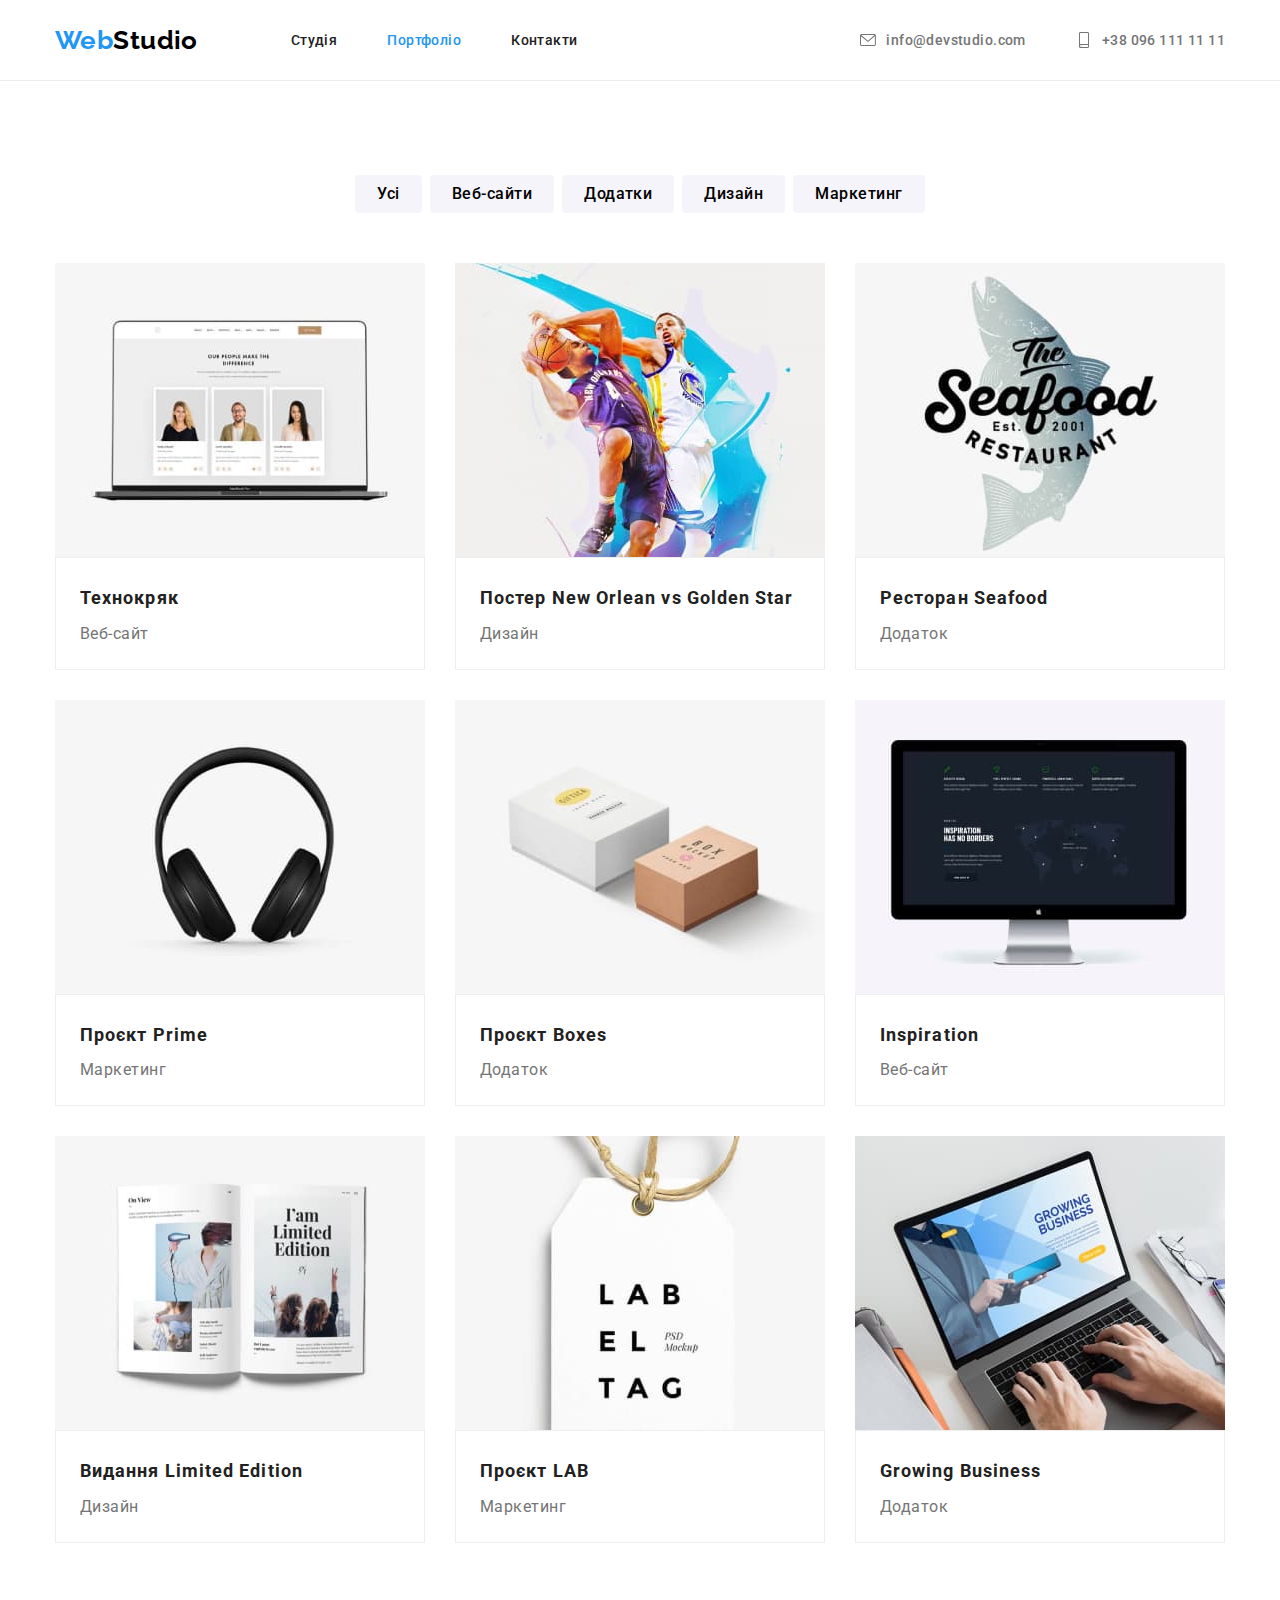
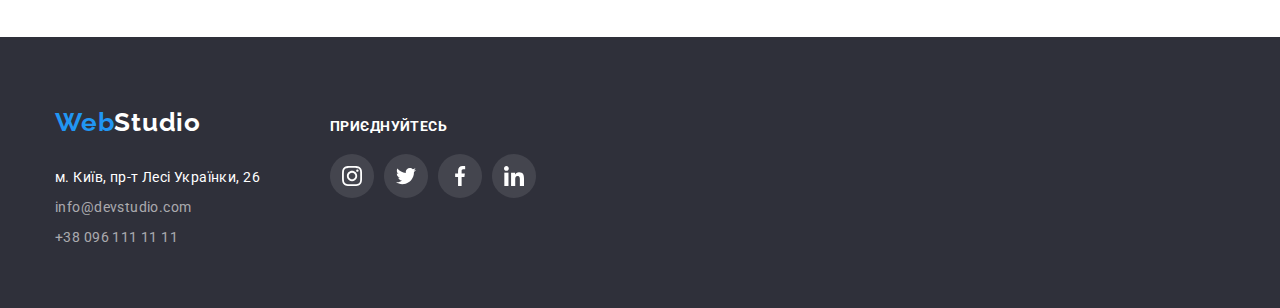
==== portfolio.html @ aa780d18 "cr8ed new repo" ====
<!DOCTYPE html>
<html lang="uk">
<head>
    <meta charset="UTF-8">
    <meta http-equiv="X-UA-Compatible" content="IE=edge">
    <meta name="viewport" content="width=device-width, initial-scale=1.0">
    <link href="https://fonts.googleapis.com/css2?family=Raleway:wght@700&family=Roboto:wght@400;500;700;900&display=swap" rel="stylesheet">
    <title>portfolio.html</title>
    <link rel="stylesheet" href="https://cdnjs.cloudflare.com/ajax/libs/modern-normalize/1.0.0/modern-normalize.min.css">
    <link rel="stylesheet" href="./css/styles.css">
</head>
<body>
    <!-- Header section -->
        <header>
            <div class="container nav-main">
                <nav class="nav-main">
                    <a href="./index.html" target="_self" class="header-logo-link"><span class="blue">Web</span>Studio</a>
                    <ul class="lists nav-main">
                        <li class="header-list"><a href="./index.html" target="_self" class="header-link">Студія</a>
                        </li>
                        <li class="header-list"><a href="./portfolio.html" target="_self" class="header-link current">Портфоліо</a></li>
                        <li class="header-list"><a href="/" class="header-link">Контакти</a></li>
                    </ul>
                </nav>
                <ul class="lists nav-main contacts">
                    <li class="header-list">
                        <a href="mailto:info@devstudio.com" class="header-contact-link mail">
                            <svg class="icon-envelope" width="20" height="20">
                                <use href="./image/icons.svg#icon-envelope"></use>
                            </svg>
                            info@devstudio.com
                        </a>
                    </li>
                    <li class="header-list">
                        <a href="tel:+380961111111" class="header-contact-link tel">
                            <svg class="icon-phone" width="20" height="20">
                                <use href="./image/icons.svg#icon-smartphone"></use>
                            </svg>
                            +38 096 111 11 11
                        </a>
                    </li>
                </ul>
            </div>
        </header>
        <main>
            <section class="section">
                <div class="container">
                    <h1 class="visually-hidden">All products</h1>
                        <ul class="main-lists">
                            <li class="product-item"><button type="button" class="folio-button">Усі</button></li>
                            <li class="product-item"><button type="button" class="folio-button">Веб-сайти</button></li>
                            <li class="product-item"><button type="button" class="folio-button">Додатки</button></li>
                            <li class="product-item"><button type="button" class="folio-button">Дизайн</button></li>
                            <li class="product-item"><button type="button" class="folio-button">Маркетинг</button></li>
                        </ul>
                        <h2 class="visually-hidden">All Products</h2> <!-- Логічний заголовок -->
                        <ul class="product-lists">
                            <li class="product-list">
                                <a href="./" class="product-link">
                                    <img src="./image/technocrack.jpg" alt="technocrack" width="370">
                                    <div class="details">
                                        <h3 class="product-name">Технокряк</h3>
                                        <p class="product-type">Веб-сайт</p>
                                    </div>
                                </a>
                            </li>
                            <li class="product-list">
                                <a href="./" class="product-link">
                                    <img src="./image/neworlean.jpg" alt="neworlean" width="370">
                                    <div class="details">
                                        <h3 class="product-name">Постер New Orlean vs Golden Star</h3>
                                        <p class="product-type">Дизайн</p>
                                    </div>
                                </a>
                            </li>
                            <li class="product-list">
                                <a href="./" class="product-link">
                                    <img src="./image/seafood.jpg" alt="seafood" width="370">
                                    <div class="details">
                                        <h3 class="product-name">Ресторан Seafood</h3>
                                        <p class="product-type">Додаток</p>
                                    </div>
                    
                                </a>
                            </li>
                            <li class="product-list">
                                <a href="./" class="product-link">
                                    <img src="./image/primeproject.jpg" alt="prime-project" width="370">
                                    <div class="details">
                                        <h3 class="product-name">Проєкт Prime</h3>
                                        <p class="product-type">Маркетинг</p>
                                    </div>
                    
                                </a>
                            </li>
                            <li class="product-list">
                                <a href="./" class="product-link">
                                    <img src="./image/boxes.jpg" alt="boxes" width="370">
                                    <div class="details">
                                        <h3 class="product-name">Проєкт Boxes</h3>
                                        <p class="product-type">Додаток</p>
                                    </div>
                                </a>
                            </li>
                            <li class="product-list">
                                <a href="./" class="product-link">
                                    <img src="./image/inspiration.jpg" alt="inspiration" width="370">
                                    <div class="details">
                                        <h3 class="product-name">Inspiration</h3>
                                        <p class="product-type">Веб-сайт</p>
                                    </div>
                                </a>
                            </li>
                            <li class="product-list">
                                <a href="./" class="product-link">
                                    <img src="./image/limitededition.jpg" alt="limited-edition" width="370">
                                    <div class="details">
                                        <h3 class="product-name">Видання Limited Edition</h3>
                                        <p class="product-type">Дизайн</p>
                                    </div>
                                </a>
                            </li>
                            <li class="product-list">
                                <a href="./" class="product-link">
                                    <img src="./image/labproject.jpg" alt="lab-project" width="370">
                                    <div class="details">
                                        <h3 class="product-name">Проєкт LAB</h3>
                                        <p class="product-type">Маркетинг</p>
                                    </div>
                                </a>
                            </li>
                            <li class="product-list">
                                <a href="./" class="product-link">
                                    <img src="./image/business.jpg" alt="Growing Business" width="370">
                                    <div class="details">
                                        <h3 class="product-name">Growing Business</h3>
                                        <p class="product-type">Додаток</p>
                                    </div>
                                </a>
                            </li>
                        </ul>
                </div>
            </section>
        </main>
        <!-- Footer Section -->
        <footer class="footer">
            <div class="footer-all flexbox container">
                <div class="footer-block">
                    <a href="./index.html" target="_self" class="footer-logo-link"><span class="blue">Web</span>Studio</a>
                    <address>
                        <p class="company-address">м. Київ, пр-т Лесі Українки, 26</p>
                        <ul class="footer-lists">
                            <li class="footer-contact-list"><a href="mailto:info@devstudio.com"
                                    class="footer-contact-link">info@devstudio.com</a></li>
                            <li class="footer-contact-list"><a href="tel:+380961111111" class="footer-contact-link">+38 096 111
                                    11 11</a>
                            </li>
                        </ul>
                    </address>
                </div>
                <div class="join">
                    <p class="join-us">приєднуйтесь</p>
                    <ul class="join-us-list icons-social">
                        <li class="social-item">
                            <a href="#" class="social-link">
                                <svg class="join-us-logo" width="20" height="20">
                                    <use href="./image/icons.svg#icon-instagram"></use>
                                </svg>
                            </a>
                        </li>
                        <li class="social-item">
                            <a href="" class="social-link">
                                <svg class="join-us-logo" width="20" height="20">
                                    <use href="./image/icons.svg#icon-twitter"></use>
                                </svg>
                            </a>
                        </li>
                        <li class="social-item">
                            <a href="" class="social-link">
                                <svg class="join-us-logo" width="20" height="20">
                                    <use href="./image/icons.svg#icon-facebook"></use>
                                </svg>
                            </a>
                        </li>
                        <li class="social-item">
                            <a href="" class="social-link">
                                <svg class="join-us-logo" width="20" height="20">
                                    <use href="./image/icons.svg#icon-linkedin"></use>
                                </svg>
                            </a>
                        </li>
                    </ul>
                </div>
            </div>
        </footer>
</body>
</html>
---- css/styles.css ----
/* * {
    margin:0;
    padding: 0;
} */

:root{
    --color-white: #fff;
    --color-blue: #2196F3;
    --color-2121: #212121;
    --color-7575: #757575;
    --color-f5f5: #F5F5F5;
    --color-f5f4: #F5F4FA;
    --color-darkfooter: #2F303A;
    --color-black: #000;
    --color-button-active: #188CE8;
}

.visually-hidden {
    position: absolute;
    white-space: nowrap;
    width: 1px;
    height: 1px;
    overflow: hidden;
    border: 0;
    padding: 0;
    clip: rect(0 0 0 0);
    clip-path: inset(50%);
    margin: -1px;
}   

h1,h2,h3,h4,h5,h6, p, ul{
    margin:0;
    padding: 0;
}

body{
    /* font-family: 'Raleway', sans-serif; */
    font-family: 'Roboto', sans-serif;
    font-size: 14px;
    letter-spacing: 0.03em;
    background-color: var(--color-white);
    color: var(--color-2121);
}

/* start header styles */

header{
    border-bottom: 1px solid #ECECEC;
}

.flexbox {
    display: flex;
}

.centered{
    text-align: center;
}

.container{
    width: 1200px;
    padding-left: 15px;
    padding-right: 15px;
    margin-left: auto;
    margin-right: auto;
}

.logo{
    vertical-align: middle;
}

.nav-main {
    display: flex;
    align-items: center;
}

.header-logo-link{
    padding: 13px 0;
    text-decoration: none;
    color: var(--color-black);
    font-family: 'Raleway';
    font-style: normal;
    font-weight: 700;
    font-size: 26px;
    line-height: 1.9375;
    margin-right: 93px;;
}

.blue{
    color: var(--color-blue);
}

.lists {
    list-style: none;
    padding: 0;
}

.lists.nav-main{
    display: flex;
    margin-top: 0;
    margin-bottom: 0;
}

.header-lists{
    font-weight: 500;
}

.header-list:not(:last-child){
    margin-right: 50px;
}

.header-contact-link.mail,
.header-contact-link.tel {
    display: inline-flex;
}   

.icon-phone, .icon-envelope {
    width: 16px;
    height: 16px;
    margin-right: 10px;
    fill: var(--color-7575);
}

.icon-phone:hover, .icon-envelope:hover{
    fill: var(--color-button-active);
}

/* end of test block */ 



.contacts {
    margin-left: auto;
}

.header-link{
    font-weight: 500;
    text-decoration: none;
    color: var(--color-2121);
    padding: 32px 0;
    display: block;
}

.header-link.current{
    color: var(--color-blue);
}

.header-contact-link{
    text-decoration: none;
    color: var(--color-7575);
    font-weight: 500;
    padding: 32px 0;
    display: inline-block;
    vertical-align: center;
}

.header-contact-link:hover {
    color: var(--color-blue);
}

.header-contact-link:hover .icon-envelope, 
.header-contact-link:hover .icon-phone{
    fill: var(--color-button-active);
}

.header-contact-link:focus {
    color: var(--color-blue);
}

.header-contact-link:focus .icon-envelope,
.header-contact-link:focus .icon-phone{
    fill: var(--color-button-active);
}



/* start hero styles */

.section{
    padding: 94px 0;
}

.hero{
    max-width: 1600px;
    height: 600px;
    background-image: linear-gradient(to right, rgba(47, 48, 58, 0.4), rgba(47, 48, 58, 0.4)), url(../image/bgImg.jpg);
    background-repeat: no-repeat;
    background-size: cover;
    background-position: center;
    margin-left: auto;
    margin-right: auto;
    background-color: var(--color-darkfooter);
    padding: 200px 0;
}

.hero-block{
}

.hero-title{
    font-style: normal;
    font-weight: 900;
    font-size: 44px;
    line-height: 1.36;
    letter-spacing: 0.06em;
    text-transform: uppercase;
    color: var(--color-white);
    margin-bottom: 30px;
}

.hero-button{
    background: var(--color-blue);
    padding: 10px 32px;
    font-weight: 700;
    font-size: 16px;
    line-height: 1.875;
    letter-spacing: 0.06em;
    color:var(--color-white);
    box-shadow: 0px 4px 4px rgba(0, 0, 0, 0.15);
    border-radius: 4px;
    border: none;
}

.hero-button:hover, 
.hero-button:focus{
    cursor: pointer;
    color: var(--color-white);
    background: var(--color-button-active);
}

/* start advantages(adv) styles */

.advantages{
}

.adv-bg{
    display:flex;
    height: 120px;
    margin-bottom: 30px;
    background-color: var(--color-f5f4);
    justify-content: center;
    align-items: center;
}

.icon {
    
}

.adv-list{
    width: 270px;    
    list-style: none;
    width: calc(100%-90px)/4;
}

.adv-list:not(:last-child){
    margin-right: 30px;
}

.adv-title{
    font-size: inherit;
    font-weight: 700;
    line-height: 1;
    letter-spacing: 0.03em;
    text-transform: uppercase;
    color: var(--color-2121);
    margin: 0;
    margin-bottom: 10px;
    padding: 0;
}

.adv-details{
    font-size: 14px;
    line-height: 1.5;
    letter-spacing: 0.03em;
    color: var(--color-7575);
}

/* start working styles */ 
.working-block{
    padding-bottom: 94px;
}

.working-block .topic{
    padding-bottom: 50px;
}

.working-block .lists img{
    display: block;
}

.topic{
    font-weight: 700;
    font-size: 36px;
    line-height: 1.16;
    letter-spacing: 0.03em;
    color: var(--color-2121);
}

.lists .item:not(:last-child) {
    margin-right: 30px;
}

/* start team styles */

.team-block{
    background-color:var(--color-f5f4);
    padding-bottom: 94px;
}

.team-block .topic{
    margin-bottom: 50px;
}

.team-block .lists img{
    display: block;
}

.lists .item.team{
    background-color: var(--color-white);
    box-shadow: 0px 1px 3px rgba(0, 0, 0, 0.12), 0px 1px 1px rgba(0, 0, 0, 0.14), 0px 2px 1px rgba(0, 0, 0, 0.2);
    border-radius: 0px 0px 4px 4px;
}


.team.item .details{
    padding: 30px 0;
}

.icons-social{
    display: flex;
}

.lists.icons-social{
    display: flex;
    justify-content: center;
    align-items: center;
    margin-top: 16px;
}

.social-link{
    display: flex;
    justify-content: center;
    align-items: center;
    height: 44px;
    width: 44px;
}

.social-link:hover, .social-link:focus{
    background-color: var(--color-button-active);
    border-radius: 50%;
}

.social-link:hover .social-logo,
.social-link:focus .social-logo{
    fill: var(--color-white);
}

.social-item:not(:last-child) {
    margin-right: 10px;
}

.social-logo{
    fill: #afb1b8;
}

.details .team-block-title{
    margin-bottom: 10px;
}

.team-block-title{
    font-weight: 500;
    font-size: 16px;
    line-height: 1.1875;
    letter-spacing: 0.03em;
    color: var(--color-2121);
}

.team-block-details{
    font-size: 16px;
    line-height: 1.1875;
    letter-spacing: 0.03em;
    color:var(--color-7575);
}

/* works section styles */ 

.works .topic {
    margin-bottom: 50px;
}

.works-item{
}

.works-item:not(:last-child){
    margin-right: 30px;
}

.works-link:hover, .works-link:focus {
    border: 1px solid var(--color-button-active);
}

.works-link:hover .company-logo {
    fill: var(--color-button-active);
}

.works-link:focus .company-logo {
    fill: var(--color-button-active);
}

.works-link{
    display: flex;
    justify-content: center;
    align-items: center;
    height: 92px;
    width: 170px;
    border: 1px solid #AFB1B8;
    border-radius: 4px;
}

.company-logo{
    fill: #AFB1B8;
}

.company-logo:hover{
    fill: var(--color-button-active);
}

/* start footer styles */

footer{
    padding: 60px 0;
    background-color: var(--color-darkfooter);
}
.footer.flexbox{
    margin-left: auto;
}

.footer-all{
    align-items: baseline;
}

.footer-block{
    margin-right: 70px;
}

.footer-logo-link{
    color: var(--color-white);
    font-family: 'Raleway';
    font-style: normal;
    font-weight: 700;
    font-size: 26px;
    line-height: 1.9375;
    letter-spacing: 0.03em;
    text-decoration: none;
}

address {
    margin-top: 20px;
}

.company-address{
    color: var(--color-white);
    font-style: normal;
    line-height: 1.5;
    margin-bottom: 9px;
}

.footer-contact-list{
    list-style: none;
    font-style: normal;
    margin-bottom: 9px;
}

.footer-contact-list:last-child {
    margin-bottom: 0;
}

.footer-contact-link{
    display: inline-block;
    text-decoration: none;
    color: rgba(255, 255, 255, 0.6);
    font-size: 14px;
    line-height: 1.5;
    letter-spacing: 0.03em;
}

.join{

}

.join-us{
    font-weight: 700;
    font-size: 14px;
    line-height: 16px;
    letter-spacing: 0.03em;
    text-transform: uppercase;
    color: #FFFFFF;
    margin-bottom: 20px;
}

.join-us-list{
    list-style: none;
}

.join-us-list .social-link{
    background-color:rgba(255, 255, 255, 0.1); 
    border-radius: 50%;
}

.join-us-list .social-link:hover,
.join-us-list .social-link:focus{
    background-color: var(--color-blue);
}

.join-us-logo{
    fill: var(--color-white);
}

/* portfolio styles page */

.main-lists{
    display: flex;
    justify-content: center;
    list-style: none;
    margin-bottom: 50px;
} 
.product-item{
    margin-right: 8px;
}

.product-item:last-child{
    margin-right: 0;
}

.folio-button{
    font-family: inherit;
    cursor: pointer;
    padding: 6px 22px;
    background: var(--color-f5f4);
    border-radius: 4px;
    border: none;
    font-weight: 500;
    font-size: 16px;
    line-height: 1.625;
    letter-spacing: 0.03em;
}

.folio-button:hover,
.folio-button:focus{
    background: #2196F3;
    box-shadow: 0px 3px 1px rgba(0, 0, 0, 0.1), 
                0px 1px 2px rgba(0, 0, 0, 0.08), 
                0px 2px 2px rgba(0, 0, 0, 0.12);
    color: #fff;
}

/* start products styles */

.product-lists{
    width: 1200px;
    display: flex;
    list-style: none;
    flex-wrap: wrap;
}

.product-list-wrap{
}

.product-list{
    box-sizing: border-box;
    margin-right: 30px;
    margin-bottom: 30px;
}

.product-list:nth-child(3n){
    margin-right: 0;
}

.product-list:nth-last-child(-n+3) {
    margin-bottom: 0;
}

.product-link{
    text-decoration: none;
}

.product-link img{
    display: block;
}

.product-link .details{
    padding: 20px 24px;
    border: 1px solid #EEEEEE;
}

.product-link:hover,
.product-link:focus {
    display: inline-block;
    box-shadow: 0px 1px 1px rgba(0, 0, 0, 0.12),
        0px 4px 4px rgba(0, 0, 0, 0.06),
        1px 4px 6px rgba(0, 0, 0, 0.16);
}

.product-name{
    font-weight: 700;
    font-size: 18px;
    line-height: 2.25;
    letter-spacing: 0.06em;
    color: var(--color-2121);
    text-decoration: none;
}

.product-type{
    font-size: 16px;
    line-height: 1.875;
    letter-spacing: 0.03em;
    color: var(--color-7575);
    text-decoration: none;
}
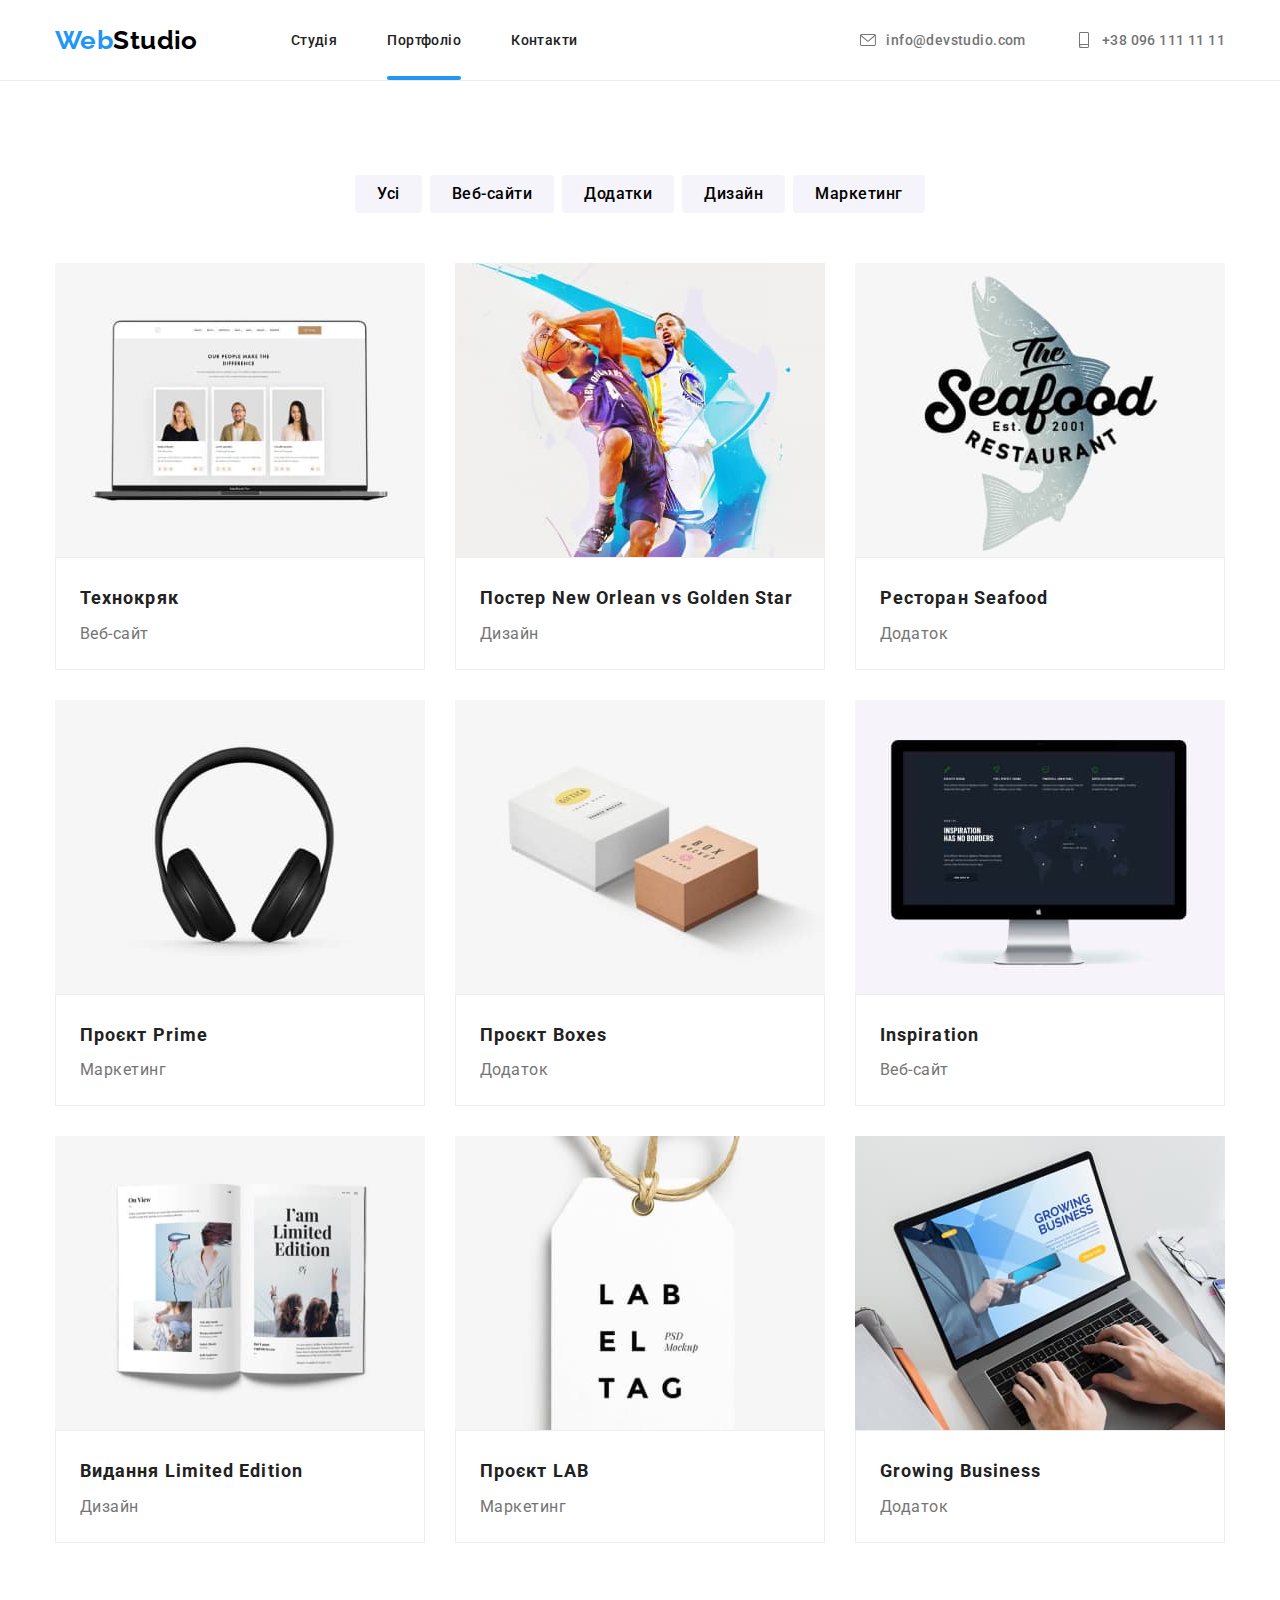
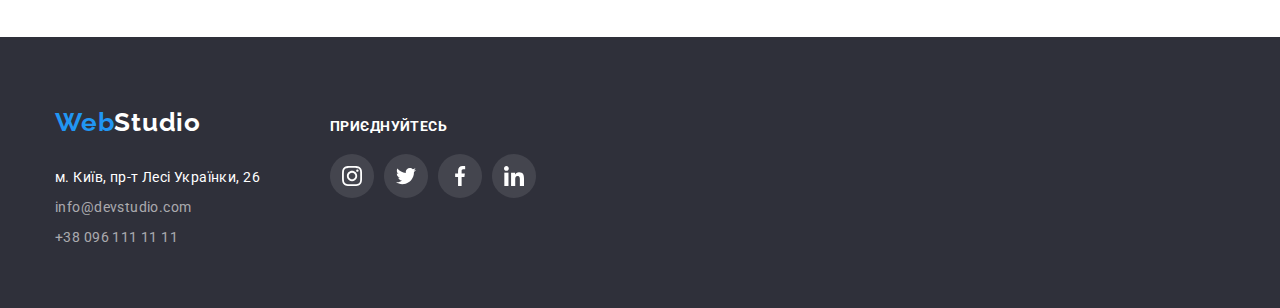
==== commit 6b383974: "animation is added" ====
--- a/portfolio.html
+++ b/portfolio.html
@@ -57,7 +57,13 @@
                         <ul class="product-lists">
                             <li class="product-list">
                                 <a href="./" class="product-link">
-                                    <img src="./image/technocrack.jpg" alt="technocrack" width="370">
+                                        <div class="product-thumb">
+                                            <img src="./image/technocrack.jpg" alt="technocrack" width="370">
+                                            <div class="overlay">
+                                                <p>Ресурс пропонує комплексні пропозиції з різним рівнем функціоналу та сервісів. Все це дозволить відвідувачу отримати
+                                                вичерпні відомості про компанію чи приватну особу.</p>
+                                            </div>
+                                        </div>
                                     <div class="details">
                                         <h3 class="product-name">Технокряк</h3>
                                         <p class="product-type">Веб-сайт</p>
@@ -66,16 +72,28 @@
                             </li>
                             <li class="product-list">
                                 <a href="./" class="product-link">
-                                    <img src="./image/neworlean.jpg" alt="neworlean" width="370">
+                                    <div class="product-thumb">
+                                        <img src="./image/neworlean.jpg" alt="neworlean" width="370">
+                                        <div class="overlay">
+                                            <p>Ресурс пропонує комплексні пропозиції з різним рівнем функціоналу та сервісів. Все це дозволить відвідувачу
+                                                отримати вичерпні відомості про компанію чи приватну особу.</p>
+                                        </div>
+                                    </div>
                                     <div class="details">
                                         <h3 class="product-name">Постер New Orlean vs Golden Star</h3>
                                         <p class="product-type">Дизайн</p>
                                     </div>
-                                </a>
-                            </li>
-                            <li class="product-list">
-                                <a href="./" class="product-link">
-                                    <img src="./image/seafood.jpg" alt="seafood" width="370">
+                                </a>    
+                            </li>
+                            <li class="product-list">
+                                <a href="./" class="product-link">
+                                    <div class="product-thumb">
+                                        <img src="./image/seafood.jpg" alt="seafood" width="370">
+                                        <div class="overlay">
+                                            <p>Ресурс пропонує комплексні пропозиції з різним рівнем функціоналу та сервісів. Все це дозволить відвідувачу
+                                                отримати вичерпні відомості про компанію чи приватну особу.</p>
+                                        </div>
+                                    </div>
                                     <div class="details">
                                         <h3 class="product-name">Ресторан Seafood</h3>
                                         <p class="product-type">Додаток</p>
@@ -85,7 +103,13 @@
                             </li>
                             <li class="product-list">
                                 <a href="./" class="product-link">
-                                    <img src="./image/primeproject.jpg" alt="prime-project" width="370">
+                                    <div class="product-thumb">
+                                        <img src="./image/primeproject.jpg" alt="prime-project" width="370">
+                                        <div class="overlay">
+                                            <p>Ресурс пропонує комплексні пропозиції з різним рівнем функціоналу та сервісів. Все це дозволить відвідувачу
+                                                отримати вичерпні відомості про компанію чи приватну особу.</p>
+                                        </div>
+                                    </div>
                                     <div class="details">
                                         <h3 class="product-name">Проєкт Prime</h3>
                                         <p class="product-type">Маркетинг</p>
@@ -95,7 +119,13 @@
                             </li>
                             <li class="product-list">
                                 <a href="./" class="product-link">
-                                    <img src="./image/boxes.jpg" alt="boxes" width="370">
+                                    <div class="product-thumb">
+                                        <img src="./image/boxes.jpg" alt="boxes" width="370">
+                                        <div class="overlay">
+                                            <p>Ресурс пропонує комплексні пропозиції з різним рівнем функціоналу та сервісів. Все це дозволить відвідувачу
+                                                отримати вичерпні відомості про компанію чи приватну особу.</p>
+                                        </div>
+                                    </div>
                                     <div class="details">
                                         <h3 class="product-name">Проєкт Boxes</h3>
                                         <p class="product-type">Додаток</p>
@@ -104,7 +134,13 @@
                             </li>
                             <li class="product-list">
                                 <a href="./" class="product-link">
-                                    <img src="./image/inspiration.jpg" alt="inspiration" width="370">
+                                    <div class="product-thumb">
+                                        <img src="./image/inspiration.jpg" alt="inspiration" width="370">
+                                        <div class="overlay">
+                                            <p>Ресурс пропонує комплексні пропозиції з різним рівнем функціоналу та сервісів. Все це дозволить відвідувачу отримати
+                                            вичерпні відомості про компанію чи приватну особу.</p>
+                                        </div>
+                                    </div>
                                     <div class="details">
                                         <h3 class="product-name">Inspiration</h3>
                                         <p class="product-type">Веб-сайт</p>
@@ -113,7 +149,13 @@
                             </li>
                             <li class="product-list">
                                 <a href="./" class="product-link">
-                                    <img src="./image/limitededition.jpg" alt="limited-edition" width="370">
+                                    <div class="product-thumb">
+                                        <img src="./image/limitededition.jpg" alt="limited-edition" width="370">
+                                        <div class="overlay">
+                                            <p>Ресурс пропонує комплексні пропозиції з різним рівнем функціоналу та сервісів. Все це дозволить відвідувачу
+                                                отримати вичерпні відомості про компанію чи приватну особу.</p>
+                                        </div>
+                                    </div>
                                     <div class="details">
                                         <h3 class="product-name">Видання Limited Edition</h3>
                                         <p class="product-type">Дизайн</p>
@@ -122,7 +164,13 @@
                             </li>
                             <li class="product-list">
                                 <a href="./" class="product-link">
-                                    <img src="./image/labproject.jpg" alt="lab-project" width="370">
+                                    <div class="product-thumb">
+                                        <img src="./image/labproject.jpg" alt="lab-project" width="370">
+                                        <div class="overlay">
+                                            <p>Ресурс пропонує комплексні пропозиції з різним рівнем функціоналу та сервісів. Все це дозволить відвідувачу
+                                                отримати вичерпні відомості про компанію чи приватну особу.</p>
+                                        </div>
+                                    </div>
                                     <div class="details">
                                         <h3 class="product-name">Проєкт LAB</h3>
                                         <p class="product-type">Маркетинг</p>
@@ -131,7 +179,14 @@
                             </li>
                             <li class="product-list">
                                 <a href="./" class="product-link">
-                                    <img src="./image/business.jpg" alt="Growing Business" width="370">
+                                    <div class="product-thumb">
+                                        <img src="./image/business.jpg" alt="Growing Business" width="370">
+                                        <div class="overlay">
+                                            <p>Ресурс пропонує комплексні пропозиції з різним рівнем функціоналу та сервісів. Все це дозволить відвідувачу
+                                                отримати
+                                                вичерпні відомості про компанію чи приватну особу.</p>
+                                        </div>
+                                    </div>
                                     <div class="details">
                                         <h3 class="product-name">Growing Business</h3>
                                         <p class="product-type">Додаток</p>
--- a/css/styles.css
+++ b/css/styles.css
@@ -133,14 +133,28 @@
 }
 
 .header-link{
+    position: relative;
+    display: inline-block;
     font-weight: 500;
     text-decoration: none;
     color: var(--color-2121);
     padding: 32px 0;
-    display: block;
-}
-
-.header-link.current{
+    transition: color 250ms cubic-bezier(0.4, 0, 0.2, 1);
+}
+
+.header-link.current::after{
+    position: absolute;
+    content: '';
+    bottom: 0;
+    left: 0;
+    width: 100%;
+    height: 4px;
+    border-radius: 2px;
+    background-color: #2196F3;
+}
+
+.header-link:hover,
+.header-link:focus{
     color: var(--color-blue);
 }
 
@@ -151,27 +165,21 @@
     padding: 32px 0;
     display: inline-block;
     vertical-align: center;
-}
-
-.header-contact-link:hover {
-    color: var(--color-blue);
-}
-
-.header-contact-link:hover .icon-envelope, 
-.header-contact-link:hover .icon-phone{
-    fill: var(--color-button-active);
-}
-
+    transition: color 250ms cubic-bezier(0.4, 0, 0.2, 1);
+    transition: fill 250ms cubic-bezier(0.4, 0, 0.2, 1);
+}
+
+.header-contact-link:hover,
 .header-contact-link:focus {
     color: var(--color-blue);
 }
 
+.header-contact-link:hover .icon-envelope, 
+.header-contact-link:hover .icon-phone,
 .header-contact-link:focus .icon-envelope,
 .header-contact-link:focus .icon-phone{
-    fill: var(--color-button-active);
-}
-
-
+    fill: var(--color-button-active);    
+}
 
 /* start hero styles */
 
@@ -217,6 +225,8 @@
     box-shadow: 0px 4px 4px rgba(0, 0, 0, 0.15);
     border-radius: 4px;
     border: none;
+    transition: background 250ms cubic-bezier(0.4, 0, 0.2, 1), 
+                color 250ms cubic-bezier(0.4, 0, 0.2, 1);
 }
 
 .hero-button:hover, 
@@ -225,6 +235,48 @@
     color: var(--color-white);
     background: var(--color-button-active);
 }
+
+/* backdrop style */
+
+.backdrop{
+    position: fixed;
+    top:0;
+    left: 0;
+    width: 100%;
+    height: 100%;
+    background-color: rgba(0,0,0, 0.2);
+    opacity: 1;
+    transition: opacity 500ms ease;
+}
+
+.backdrop.is-hidden{
+    opacity: 0;
+    pointer-events: none;
+}
+
+.modal{
+    position: absolute;
+    top: 50%;
+    left: 50%;
+    transform:translate(-50%, -50%);
+    min-height: 580px;
+    min-width: 525px;
+    background-color: var(--color-white);
+    box-shadow: 0px 1px 3px rgba(0, 0, 0, 0.12), 0px 1px 1px rgba(0, 0, 0, 0.14), 0px 2px 1px rgba(0, 0, 0, 0.2);
+    border-radius: 4px;
+}
+
+.modal-close{
+    position: absolute;
+    right: 8px;
+    top: 8px;
+    width: 30px;
+    height: 30px;
+    border-radius: 50%;
+    border: 1px solid rgba(0, 0, 0, 0.1);
+    color: #000;
+}
+
 
 /* start advantages(adv) styles */
 
@@ -282,9 +334,40 @@
     padding-bottom: 50px;
 }
 
+.thumb{
+    position: relative;
+}
+
+.thumb p{
+    display: inline-flex;
+    position: absolute;
+    justify-content: center;
+    align-items: center;
+    bottom: 0;
+    left: 0;
+    height: 70px;
+    width: 100%;
+    font-weight: 700;
+    font-size: 14px;
+    line-height: 1.14;
+    text-align: center;
+    letter-spacing: 0.03em;
+    text-transform: uppercase;
+    color: #FFFFFF;
+    background-color:rgba(47, 48, 58, 0.8);
+    opacity: 1;
+}
+
+/* .thumb:hover p{
+    opacity: 1;
+    transition: opacity 250ms cubic-bezier(.73, .41, .25, 1) ;
+} */
+
 .working-block .lists img{
     display: block;
 }
+
+
 
 .topic{
     font-weight: 700;
@@ -341,16 +424,18 @@
     align-items: center;
     height: 44px;
     width: 44px;
+    border-radius: 50%;
 }
 
 .social-link:hover, .social-link:focus{
-    background-color: var(--color-button-active);
-    border-radius: 50%;
+    background: var(--color-button-active);
+    transition: background 250ms cubic-bezier(0.4, 0, 0.2, 1);
 }
 
 .social-link:hover .social-logo,
 .social-link:focus .social-logo{
     fill: var(--color-white);
+    transition: fill 250ms cubic-bezier(0.4, 0, 0.2, 1);
 }
 
 .social-item:not(:last-child) {
@@ -395,14 +480,13 @@
 
 .works-link:hover, .works-link:focus {
     border: 1px solid var(--color-button-active);
-}
-
-.works-link:hover .company-logo {
-    fill: var(--color-button-active);
-}
-
+    transition: border 250ms cubic-bezier(0.4, 0, 0.2, 1);
+}
+
+.works-link:hover .company-logo,
 .works-link:focus .company-logo {
     fill: var(--color-button-active);
+    transition: fill 250ms cubic-bezier(0.4, 0, 0.2, 1);
 }
 
 .works-link{
@@ -417,10 +501,6 @@
 
 .company-logo{
     fill: #AFB1B8;
-}
-
-.company-logo:hover{
-    fill: var(--color-button-active);
 }
 
 /* start footer styles */
@@ -541,15 +621,18 @@
     font-size: 16px;
     line-height: 1.625;
     letter-spacing: 0.03em;
+    transition: color 250ms cubic-bezier(0.4, 0, 0.2, 1);
+    transition: background 250ms cubic-bezier(0.4, 0, 0.2, 1);
+    transition: 'box-shadow' 250ms cubic-bezier(0.4, 0, 0.2, 1);
 }
 
 .folio-button:hover,
 .folio-button:focus{
-    background: #2196F3;
+    background: var(--color-blue);
     box-shadow: 0px 3px 1px rgba(0, 0, 0, 0.1), 
                 0px 1px 2px rgba(0, 0, 0, 0.08), 
                 0px 2px 2px rgba(0, 0, 0, 0.12);
-    color: #fff;
+    color: var(--color-white);
 }
 
 /* start products styles */
@@ -565,7 +648,6 @@
 }
 
 .product-list{
-    box-sizing: border-box;
     margin-right: 30px;
     margin-bottom: 30px;
 }
@@ -582,11 +664,50 @@
     text-decoration: none;
 }
 
-.product-link img{
+.product-thumb{
+    position: relative;
+    overflow: hidden;
+}
+
+.overlay{
+    position: absolute;
+    top: 0;
+    left: 0;
+    content: '';
+    width: 100%;
+    height: 100%;
+    background-color: rgba(33, 150, 243, 0.9);
+    transform: translateY(100%);
+}
+
+.product-link:hover .product-thumb .overlay{
+    transform: translateY(0%);
+    transition: transform 250ms ease;
+}
+
+.overlay p{
+    padding: 63px 24px;
+    
+    font-weight: 400;
+    font-size: 18px;
+    line-height: 1.55;
+    letter-spacing: 0.03em;
+    color: #FFFFFF;
+}
+
+
+.product-thumb img{
     display: block;
 }
 
+.product-thumb p{
+    position: absolute;
+    top: 0;
+    left: 0;
+}
+
 .product-link .details{
+    display: block;
     padding: 20px 24px;
     border: 1px solid #EEEEEE;
 }
